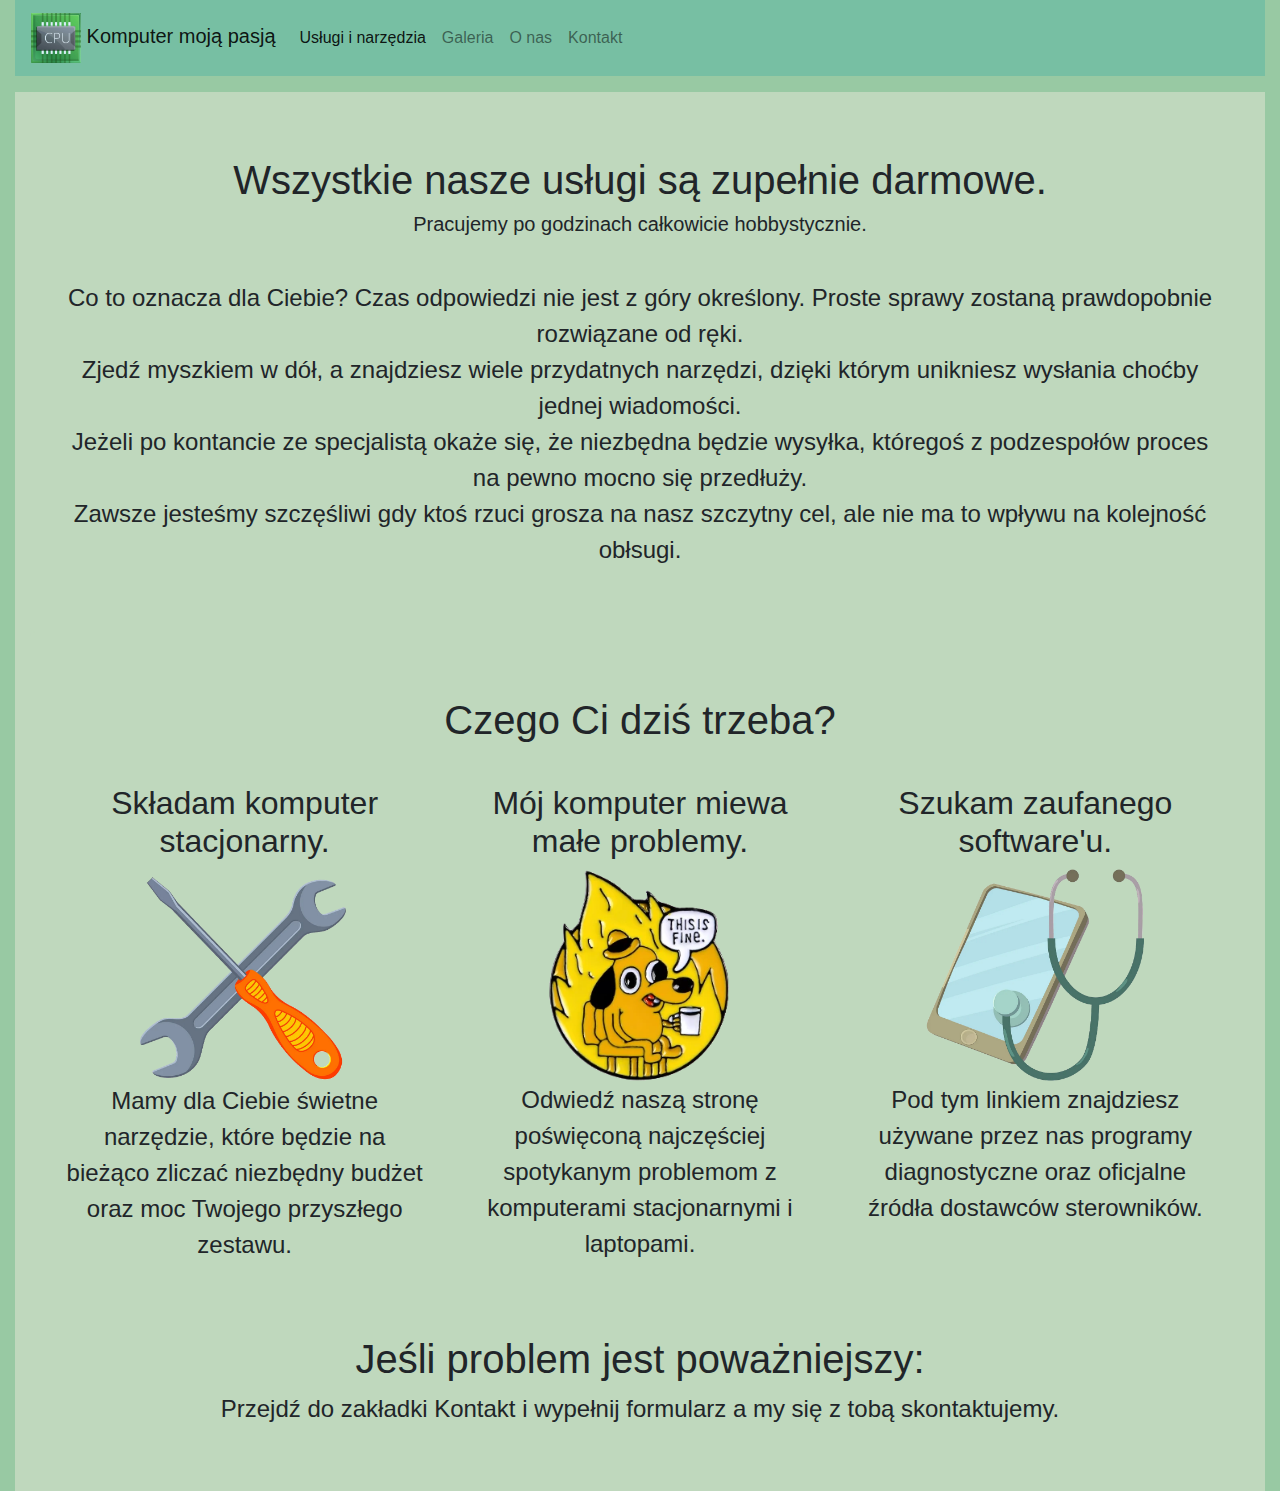
==== uslugi.html @ 130c2506 "Add files via upload" ====
<!DOCTYPE html>
<html lang="en">
<head>
  <title>KR_163293_1_0</title>
  <meta charset="utf-8">
  <meta name="viewport" content="width=device-width, initial-scale=1">
  <link rel="stylesheet" href="https://cdn.jsdelivr.net/npm/bootstrap@4.6.1/dist/css/bootstrap.min.css">
</head>
<body style="background-color: #98C9A3">

<div class="container-fluid">
<nav class="navbar navbar-expand-lg navbar-light" style="background-color: #77BFA3">
    <a class="navbar-brand" href="index.html">
        <img src="logo.png" width="50" height="50" alt="">
        Komputer moją pasją
    </a>
    <button class="navbar-toggler" type="button" data-toggle="collapse" data-target="#navbarSupportedContent" aria-controls="navbarSupportedContent" aria-expanded="false" aria-label="Toggle navigation">
        <span class="navbar-toggler-icon"></span>
    </button>
    
    <div class="collapse navbar-collapse" id="navbarSupportedContent">
        <ul class="navbar-nav mr-auto">
        <li class="nav-item active">
            <a class="nav-link" href="#">Usługi i narzędzia</a>
        </li>
        <li class="nav-item">
            <a class="nav-link" href="#">Galeria</a>
        </li>
        <li class="nav-item">
            <a class="nav-link" href="#">O nas</a>
        </li>
        <li class="nav-item">
            <a class="nav-link" href="#">Kontakt</a>
        </li>
        </ul>
    </div>
</nav>
</div>

<div class="container-fluid" style="background-color: #98C9A3">

<div class="container-fluid" style="background-color: #BFD8BD; margin-top: 16px;">
    <div class="jumbotron text-center" style="background-color: #BFD8BD; margin-bottom: 0px; font-size:x-large;">
        <h1>Wszystkie nasze usługi są zupełnie darmowe.</h1>
        <h5>Pracujemy po godzinach całkowicie hobbystycznie.</h5><br>
        Co to oznacza dla Ciebie?
        Czas odpowiedzi nie jest z góry określony. Proste sprawy zostaną prawdopobnie rozwiązane od ręki.<br>
        Zjedź myszkiem w dół, a znajdziesz wiele przydatnych narzędzi, dzięki którym unikniesz wysłania choćby jednej wiadomości.<br>
        Jeżeli po kontancie ze specjalistą okaże się, że niezbędna będzie wysyłka, któregoś z podzespołów proces na pewno mocno się przedłuży.<br>
        Zawsze jesteśmy szczęśliwi gdy ktoś rzuci grosza na nasz szczytny cel, ale nie ma to wpływu na kolejność obłsugi.<br>
    </div>

    <div class="jumbotron text-center" style="background-color: #BFD8BD; margin-bottom: 0px; font-size:x-large;">
        <h1>Czego Ci dziś trzeba?</h1>
        <div class="row" style="padding-top: 32px;">
            <div class="col-sm-4">
                <h2>Składam komputer stacjonarny.</h2>
                <a href="pcbuilder.html">
                <img src="screwdriver.png" style="width: 60%;">
                </a><br>
                Mamy dla Ciebie świetne narzędzie, które będzie na bieżąco zliczać niezbędny budżet oraz moc Twojego przyszłego zestawu.
            </div>
            <div class="col-sm-4">
                <h2>Mój komputer miewa małe problemy.</h2>
                <img src="thisisfine.png" style="width: 60%;"><br>
                Odwiedź naszą stronę poświęconą najczęściej spotykanym problemom z komputerami stacjonarnymi i laptopami.
            </div>
            <div class="col-sm-4">
                <h2>Szukam zaufanego software'u.</h2>
                <img src="diagnosis.png" style="width: 60%;"><br>
                Pod tym linkiem znajdziesz używane przez nas programy diagnostyczne oraz oficjalne źródła dostawców sterowników.
            </div>
        </div>
        <br><br>
        <h1>Jeśli problem jest poważniejszy:</h1>
        Przejdź do zakładki Kontakt i wypełnij formularz a my się z tobą skontaktujemy.
    </div>
</div>

</div>

</body>
</html>
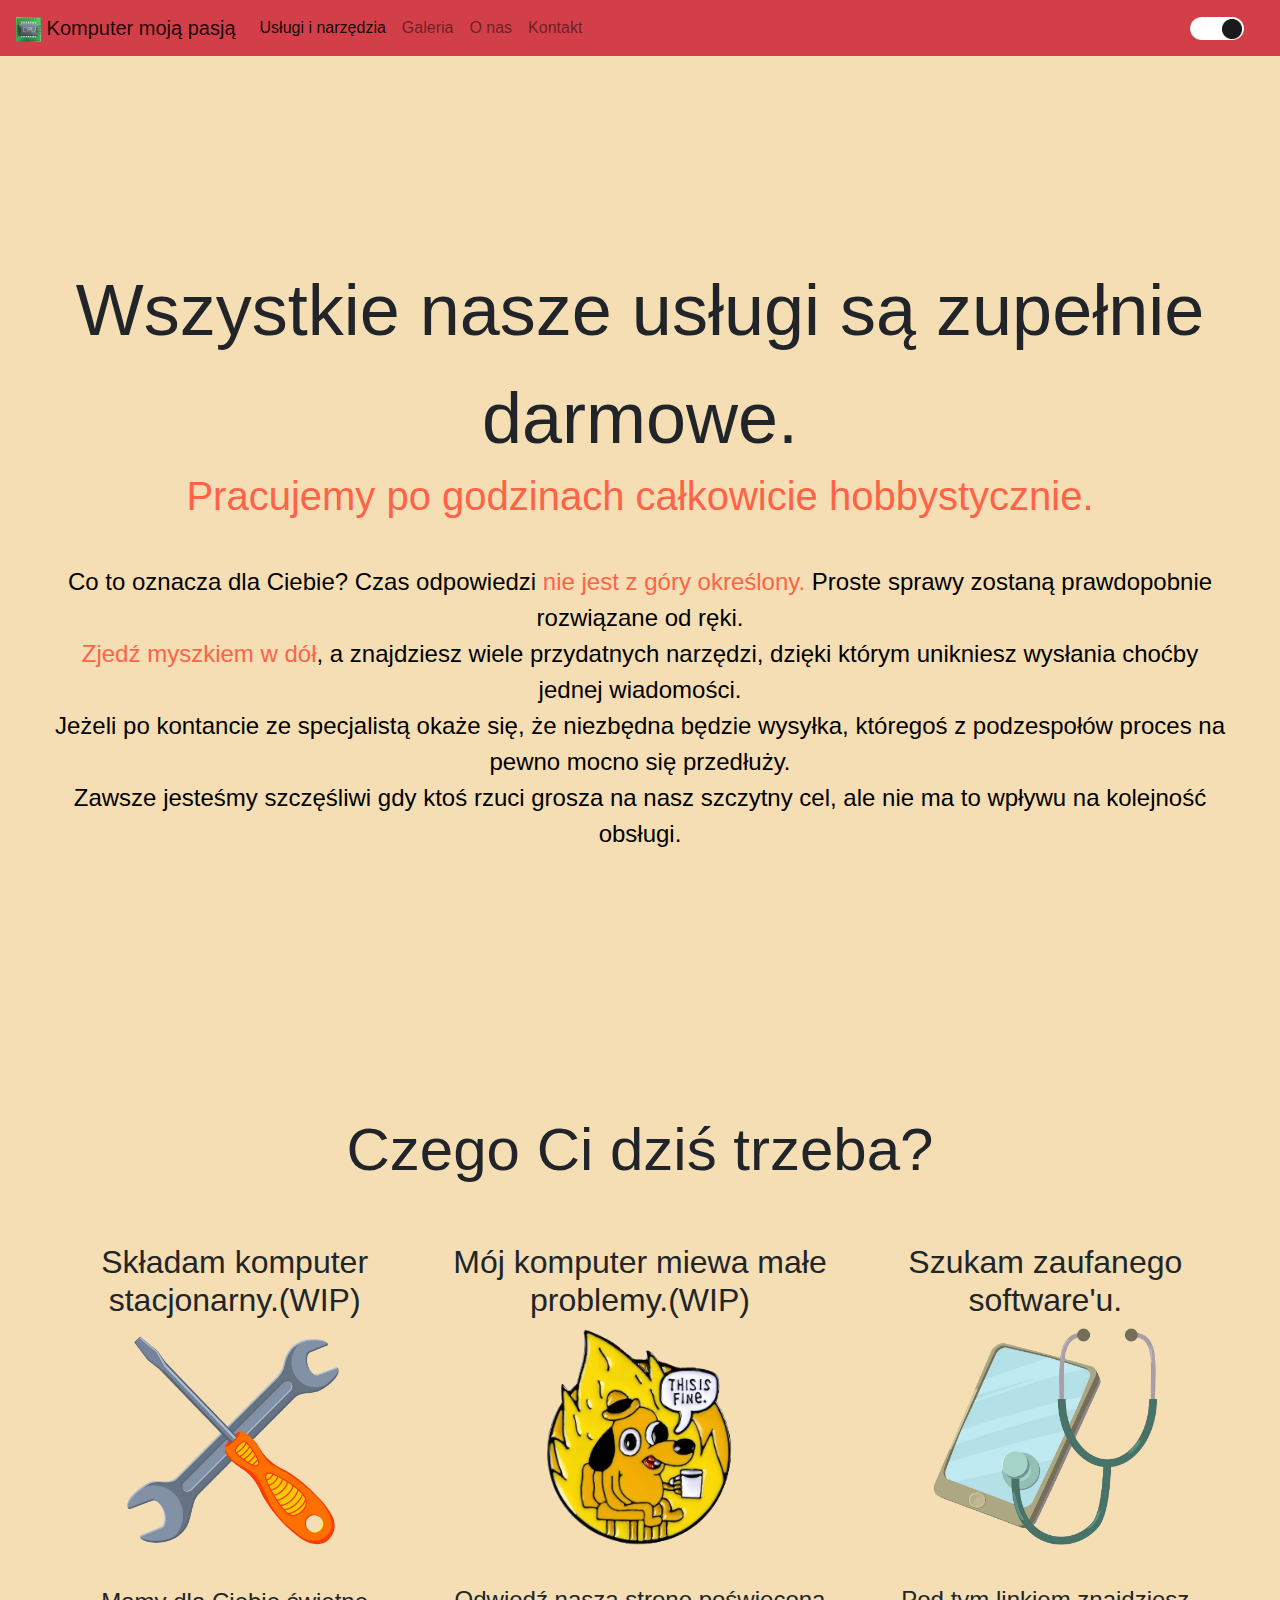
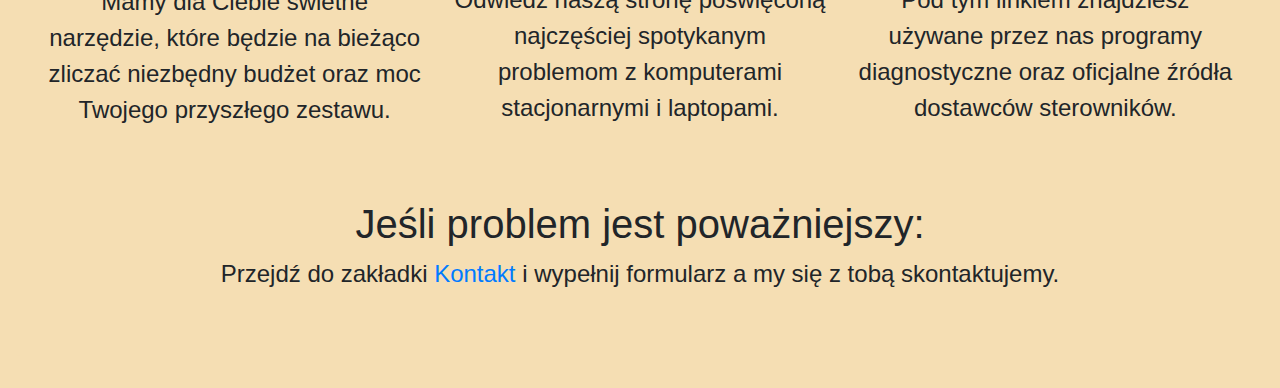
==== commit bb3dab04: "1.1 - 1.2" ====
--- a/uslugi.html
+++ b/uslugi.html
@@ -4,14 +4,16 @@
   <title>KR_163293_1_0</title>
   <meta charset="utf-8">
   <meta name="viewport" content="width=device-width, initial-scale=1">
+  <script src="https://ajax.googleapis.com/ajax/libs/jquery/3.5.1/jquery.min.js"></script>
+  <script src="script.js"></script>
   <link rel="stylesheet" href="https://cdn.jsdelivr.net/npm/bootstrap@4.6.1/dist/css/bootstrap.min.css">
+  <link rel="stylesheet" href="styles.css">
 </head>
-<body style="background-color: #98C9A3">
+<body style="background-color: wheat">
 
-<div class="container-fluid">
-<nav class="navbar navbar-expand-lg navbar-light" style="background-color: #77BFA3">
+<nav class="navbar fixed-top navbar-expand navbar-light" id="navbar" style="background-color: #D33F49;">
     <a class="navbar-brand" href="index.html">
-        <img src="logo.png" width="50" height="50" alt="">
+        <img src="logo.png" width="25" height="25" alt="">
         Komputer moją pasją
     </a>
     <button class="navbar-toggler" type="button" data-toggle="collapse" data-target="#navbarSupportedContent" aria-controls="navbarSupportedContent" aria-expanded="false" aria-label="Toggle navigation">
@@ -27,53 +29,62 @@
             <a class="nav-link" href="#">Galeria</a>
         </li>
         <li class="nav-item">
-            <a class="nav-link" href="#">O nas</a>
+            <a class="nav-link" href="about.html">O nas</a>
         </li>
         <li class="nav-item">
-            <a class="nav-link" href="#">Kontakt</a>
+            <a class="nav-link" href="kontakt.html">Kontakt</a>
         </li>
         </ul>
+        <div id="toogler_back">
+            <img src="toogler_back.png" style="width:54px">
+        </div>
+        <div id="toogleMode" onclick="modeToogler()" class="toogler-ball">
+            <img src="toogler_ball.png" style="width:20px">
+        </div>
     </div>
 </nav>
-</div>
 
-<div class="container-fluid" style="background-color: #98C9A3">
+<div class="container-fluid" style="background-color: wheat; padding: 0px; margin-top: 15%;">
 
-<div class="container-fluid" style="background-color: #BFD8BD; margin-top: 16px;">
-    <div class="jumbotron text-center" style="background-color: #BFD8BD; margin-bottom: 0px; font-size:x-large;">
-        <h1>Wszystkie nasze usługi są zupełnie darmowe.</h1>
-        <h5>Pracujemy po godzinach całkowicie hobbystycznie.</h5><br>
-        Co to oznacza dla Ciebie?
-        Czas odpowiedzi nie jest z góry określony. Proste sprawy zostaną prawdopobnie rozwiązane od ręki.<br>
-        Zjedź myszkiem w dół, a znajdziesz wiele przydatnych narzędzi, dzięki którym unikniesz wysłania choćby jednej wiadomości.<br>
+<div class="container-fluid">
+    <div class="jumbotron text-center" style="background-color: wheat; margin-bottom: 0px; font-size:x-large;">
+        <div style="font-size:300%;">Wszystkie nasze usługi są zupełnie darmowe.</div>
+        <h1 style="color:tomato">Pracujemy po godzinach całkowicie hobbystycznie.</h1><br>
+        <div class="description">Co to oznacza dla Ciebie?
+        Czas odpowiedzi <em>nie jest z góry określony.</em> Proste sprawy zostaną prawdopobnie rozwiązane od ręki.<br>
+        <em>Zjedź myszkiem w dół</em>, a znajdziesz wiele przydatnych narzędzi, dzięki którym unikniesz wysłania choćby jednej wiadomości.<br>
         Jeżeli po kontancie ze specjalistą okaże się, że niezbędna będzie wysyłka, któregoś z podzespołów proces na pewno mocno się przedłuży.<br>
-        Zawsze jesteśmy szczęśliwi gdy ktoś rzuci grosza na nasz szczytny cel, ale nie ma to wpływu na kolejność obłsugi.<br>
+        Zawsze jesteśmy szczęśliwi gdy ktoś rzuci grosza na nasz szczytny cel, ale nie ma to wpływu na kolejność obsługi.<br></div>
     </div>
 
-    <div class="jumbotron text-center" style="background-color: #BFD8BD; margin-bottom: 0px; font-size:x-large;">
-        <h1>Czego Ci dziś trzeba?</h1>
-        <div class="row" style="padding-top: 32px;">
+    <div class="jumbotron text-center" style="background-color: wheat; margin-top: 10%; font-size:x-large;">
+        <div style="font-size:250%;">Czego Ci dziś trzeba?</div>
+        <div class="row" style="padding-top: 48px;">
             <div class="col-sm-4">
-                <h2>Składam komputer stacjonarny.</h2>
-                <a href="pcbuilder.html">
+                <h2>Składam komputer stacjonarny.(WIP)</h2>
+                <a href="#">
                 <img src="screwdriver.png" style="width: 60%;">
-                </a><br>
+                </a><br><br>
                 Mamy dla Ciebie świetne narzędzie, które będzie na bieżąco zliczać niezbędny budżet oraz moc Twojego przyszłego zestawu.
             </div>
             <div class="col-sm-4">
-                <h2>Mój komputer miewa małe problemy.</h2>
-                <img src="thisisfine.png" style="width: 60%;"><br>
+                <h2>Mój komputer miewa małe problemy.(WIP)</h2>
+                <a href="#">
+                <img src="thisisfine.png" style="width: 60%;"><br><br>
+                </a>
                 Odwiedź naszą stronę poświęconą najczęściej spotykanym problemom z komputerami stacjonarnymi i laptopami.
             </div>
             <div class="col-sm-4">
                 <h2>Szukam zaufanego software'u.</h2>
-                <img src="diagnosis.png" style="width: 60%;"><br>
+                <a href="software.html">
+                <img src="diagnosis.png" style="width: 60%;"><br><br>
+                </a>
                 Pod tym linkiem znajdziesz używane przez nas programy diagnostyczne oraz oficjalne źródła dostawców sterowników.
             </div>
         </div>
         <br><br>
         <h1>Jeśli problem jest poważniejszy:</h1>
-        Przejdź do zakładki Kontakt i wypełnij formularz a my się z tobą skontaktujemy.
+        Przejdź do zakładki <a href ="kontakt.html">Kontakt</a> i wypełnij formularz a my się z tobą skontaktujemy.
     </div>
 </div>
 
--- a/styles.css
+++ b/styles.css
@@ -0,0 +1,18 @@
+.soft-item{
+  font-size: xx-large;
+  margin-bottom: 0px;
+}
+
+.description {
+    color: black;
+  }
+  
+.description em {
+    color: tomato;
+    font-style: normal;
+  }
+
+.toogler-ball{
+    position: relative;
+    right: 22px;
+}